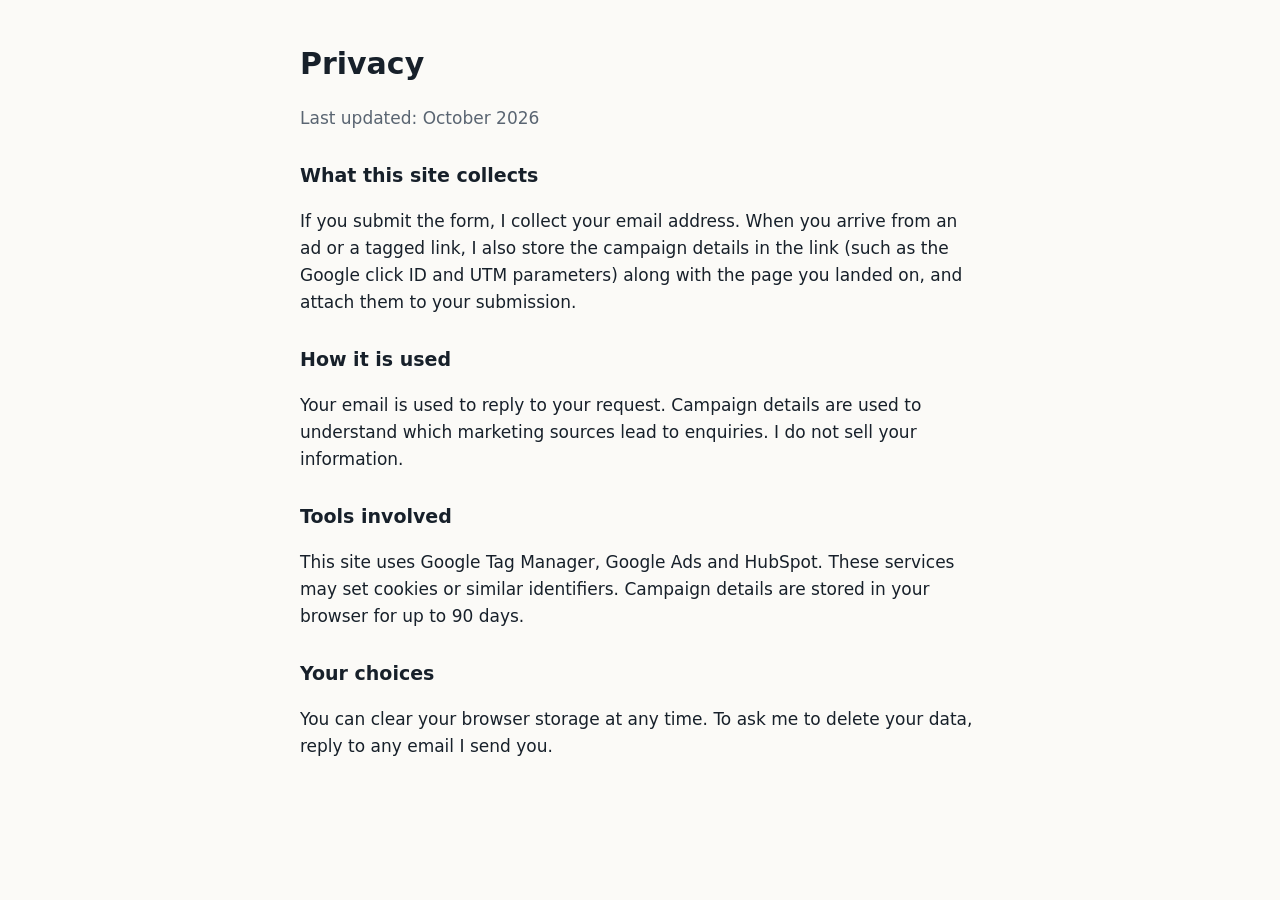
==== privacy.html @ b6514c3d "Add one-page audit landing page with click ID and UTM capture Co-Authored-By: Claude Sonnet 5.5 <nor" ====
<!doctype html>
<html lang="en">
<head>
<meta charset="utf-8">
<meta name="viewport" content="width=device-width, initial-scale=1">
<title>Privacy | Eno Fox</title>
<style>
  :root { --bg:#fbfaf7; --ink:#17202a; --muted:#5a6572; }
  @media (prefers-color-scheme: dark) { :root { --bg:#101418; --ink:#eef1f4; --muted:#9aa5b1; } }
  body { margin:0; background:var(--bg); color:var(--ink); font:17px/1.6 system-ui,-apple-system,"Segoe UI",Roboto,sans-serif; }
  .wrap { max-width:680px; margin:0 auto; padding:40px 20px 60px; }
  h1 { font-size:30px; margin:0 0 8px; }
  h2 { font-size:19px; margin:28px 0 8px; }
  p, li { color:var(--ink); }
  .muted { color:var(--muted); }
  a { color:inherit; }
</style>
</head>
<body>
<div class="wrap">
  <h1>Privacy</h1>
  <p class="muted">Last updated: October 2026</p>

  <h2>What this site collects</h2>
  <p>If you submit the form, I collect your email address. When you arrive from an ad or a tagged link, I also store the campaign details in the link (such as the Google click ID and UTM parameters) along with the page you landed on, and attach them to your submission.</p>

  <h2>How it is used</h2>
  <p>Your email is used to reply to your request. Campaign details are used to understand which marketing sources lead to enquiries. I do not sell your information.</p>

  <h2>Tools involved</h2>
  <p>This site uses Google Tag Manager, Google Ads and HubSpot. These services may set cookies or similar identifiers. Campaign details are stored in your browser for up to 90 days.</p>

  <h2>Your choices</h2>
  <p>You can clear your browser storage at any time. To ask me to delete your data, reply to any email I send you.</p>
</div>
</body>
</html>
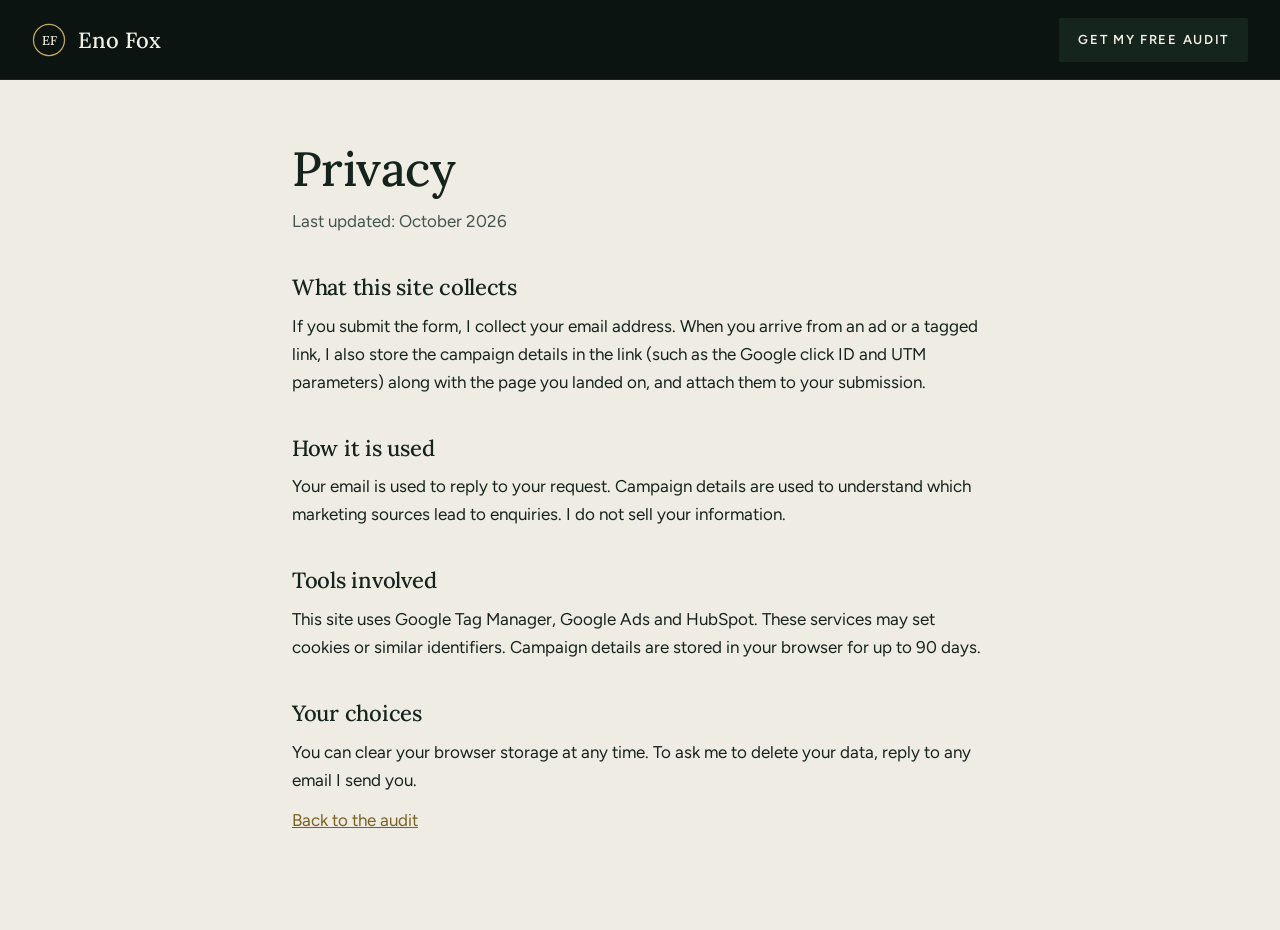
==== commit 61711bdd: "Rebuild landing page from Framer-style reference: new design, assets, SEO, Pages workflow Co-Authore" ====
--- a/privacy.html
+++ b/privacy.html
@@ -4,34 +4,44 @@
 <meta charset="utf-8">
 <meta name="viewport" content="width=device-width, initial-scale=1">
 <title>Privacy | Eno Fox</title>
-<style>
-  :root { --bg:#fbfaf7; --ink:#17202a; --muted:#5a6572; }
-  @media (prefers-color-scheme: dark) { :root { --bg:#101418; --ink:#eef1f4; --muted:#9aa5b1; } }
-  body { margin:0; background:var(--bg); color:var(--ink); font:17px/1.6 system-ui,-apple-system,"Segoe UI",Roboto,sans-serif; }
-  .wrap { max-width:680px; margin:0 auto; padding:40px 20px 60px; }
-  h1 { font-size:30px; margin:0 0 8px; }
-  h2 { font-size:19px; margin:28px 0 8px; }
-  p, li { color:var(--ink); }
-  .muted { color:var(--muted); }
-  a { color:inherit; }
-</style>
+<meta name="description" content="How enofox.co collects and uses your information.">
+<link rel="canonical" href="https://enofox.co/privacy.html">
+<meta name="theme-color" content="#0b1410">
+<link rel="icon" href="assets/img/favicon.svg" type="image/svg+xml">
+<link rel="preload" href="assets/fonts/lora-latin-wght-normal.woff2" as="font" type="font/woff2" crossorigin>
+<link rel="stylesheet" href="assets/css/styles.css">
 </head>
 <body>
-<div class="wrap">
-  <h1>Privacy</h1>
-  <p class="muted">Last updated: October 2026</p>
+<svg width="0" height="0" style="position:absolute" aria-hidden="true" focusable="false">
+  <symbol id="mark" viewBox="0 0 40 40">
+    <circle cx="20" cy="20" r="18.25" fill="none" stroke="#c4a65c" stroke-width="1.5"/>
+    <text x="20" y="25.4" text-anchor="middle" font-size="15" font-weight="500" fill="currentColor">EF</text>
+  </symbol>
+</svg>
+<header class="site-header">
+  <div class="container">
+    <a class="brand" href="./" aria-label="Eno Fox, home"><svg class="brand-mark" aria-hidden="true"><use href="#mark"/></svg><span>Eno Fox</span></a>
+    <a class="btn btn--ghost" href="./#audit">Get my free audit</a>
+  </div>
+</header>
+<main class="doc on-light">
+  <div class="container">
+    <h1>Privacy</h1>
+    <p class="muted">Last updated: October 2026</p>
 
-  <h2>What this site collects</h2>
-  <p>If you submit the form, I collect your email address. When you arrive from an ad or a tagged link, I also store the campaign details in the link (such as the Google click ID and UTM parameters) along with the page you landed on, and attach them to your submission.</p>
+    <h2>What this site collects</h2>
+    <p>If you submit the form, I collect your email address. When you arrive from an ad or a tagged link, I also store the campaign details in the link (such as the Google click ID and UTM parameters) along with the page you landed on, and attach them to your submission.</p>
 
-  <h2>How it is used</h2>
-  <p>Your email is used to reply to your request. Campaign details are used to understand which marketing sources lead to enquiries. I do not sell your information.</p>
+    <h2>How it is used</h2>
+    <p>Your email is used to reply to your request. Campaign details are used to understand which marketing sources lead to enquiries. I do not sell your information.</p>
 
-  <h2>Tools involved</h2>
-  <p>This site uses Google Tag Manager, Google Ads and HubSpot. These services may set cookies or similar identifiers. Campaign details are stored in your browser for up to 90 days.</p>
+    <h2>Tools involved</h2>
+    <p>This site uses Google Tag Manager, Google Ads and HubSpot. These services may set cookies or similar identifiers. Campaign details are stored in your browser for up to 90 days.</p>
 
-  <h2>Your choices</h2>
-  <p>You can clear your browser storage at any time. To ask me to delete your data, reply to any email I send you.</p>
-</div>
+    <h2>Your choices</h2>
+    <p>You can clear your browser storage at any time. To ask me to delete your data, reply to any email I send you.</p>
+    <p><a href="./">Back to the audit</a></p>
+  </div>
+</main>
 </body>
 </html>
--- a/assets/css/styles.css
+++ b/assets/css/styles.css
@@ -0,0 +1,302 @@
+/* ==========================================================================
+   Eno Fox | Free Google Ads audit
+   Design tokens, base, layout shell, components. Mobile first.
+   ========================================================================== */
+
+@font-face {
+  font-family: "Lora";
+  src: url("../fonts/lora-latin-wght-normal.woff2") format("woff2");
+  font-weight: 400 700;
+  font-style: normal;
+  font-display: swap;
+}
+@font-face {
+  font-family: "Figtree";
+  src: url("../fonts/figtree-latin-wght-normal.woff2") format("woff2");
+  font-weight: 300 900;
+  font-style: normal;
+  font-display: swap;
+}
+
+:root {
+  /* Color */
+  --ink-950: #0b1410;
+  --ink-900: #0f1a16;
+  --ink-800: #15251e;
+  --ink-700: #1f342b;
+  --cream: #efece3;
+  --sand: #e3e0d1;
+  --text-dark: #14231c;
+  --text-dark-muted: #44544c;
+  --text-light: #f3f0e6;
+  --text-light-muted: #aebbb4;
+  --gold: #a98b45;
+  --gold-hover: #bb9c52;
+  --gold-text: #c4a65c;      /* gold as text on dark (AA) */
+  --gold-ink: #7a6021;       /* gold as text on cream/sand (AA) */
+  --rule-light: rgba(20, 35, 28, 0.16);
+  --rule-dark: rgba(196, 166, 92, 0.28);
+
+  /* Type */
+  --font-serif: "Lora", Georgia, "Times New Roman", serif;
+  --font-sans: "Figtree", system-ui, -apple-system, "Segoe UI", Roboto, sans-serif;
+  --fs-body: 1.0625rem;
+  --fs-lead: clamp(1.0625rem, 1rem + 0.35vw, 1.3125rem);
+  --fs-h1: clamp(2.4rem, 1.55rem + 3.4vw, 4.25rem);
+  --fs-h2: clamp(1.9rem, 1.4rem + 1.9vw, 3.25rem);
+  --fs-h3: clamp(1.25rem, 1.15rem + 0.5vw, 1.625rem);
+  --fs-ui: 0.8125rem;
+
+  /* Layout */
+  --container: 1240px;
+  --gutter: 20px;
+  --section-y: clamp(72px, 9vw, 128px);
+  --header-h: 68px;
+  --radius: 2px;
+}
+
+@media (min-width: 768px) {
+  :root { --gutter: 32px; --header-h: 80px; }
+}
+
+*, *::before, *::after { box-sizing: border-box; }
+[hidden] { display: none !important; }
+html { -webkit-text-size-adjust: 100%; scroll-padding-top: calc(var(--header-h) + 16px); }
+@media (prefers-reduced-motion: no-preference) { html { scroll-behavior: smooth; } }
+
+body {
+  margin: 0;
+  background: var(--ink-950);
+  color: var(--text-light);
+  font: 400 var(--fs-body) / 1.65 var(--font-sans);
+  -webkit-font-smoothing: antialiased;
+  text-rendering: optimizeLegibility;
+}
+img { max-width: 100%; height: auto; display: block; }
+h1, h2, h3, p, blockquote, figure, ul { margin: 0; }
+ul { padding: 0; list-style: none; }
+a { color: inherit; }
+
+.container { width: 100%; max-width: calc(var(--container) + var(--gutter) * 2); margin-inline: auto; padding-inline: var(--gutter); }
+
+.sr-only {
+  position: absolute !important; width: 1px; height: 1px; margin: -1px; padding: 0;
+  overflow: hidden; clip: rect(0 0 0 0); white-space: nowrap; border: 0;
+}
+.skip {
+  position: absolute; left: 12px; top: -60px; z-index: 100; padding: 10px 16px;
+  background: var(--gold); color: var(--ink-950); font-weight: 600; border-radius: var(--radius);
+}
+.skip:focus { top: 12px; }
+
+:focus-visible { outline: 3px solid var(--gold-text); outline-offset: 3px; }
+.on-light :focus-visible { outline-color: var(--gold-ink); }
+
+/* Headings: serif carries the personality */
+h1, h2, h3 { font-family: var(--font-serif); font-weight: 500; letter-spacing: -0.012em; text-wrap: balance; }
+h1 { font-size: var(--fs-h1); line-height: 1.06; }
+h2 { font-size: var(--fs-h2); line-height: 1.12; }
+h3 { font-size: var(--fs-h3); line-height: 1.25; }
+p { text-wrap: pretty; }
+
+/* ---------- Buttons ---------- */
+.btn {
+  display: inline-flex; align-items: center; justify-content: center; gap: 10px;
+  min-height: 52px; padding: 0 28px;
+  font: 600 var(--fs-ui) / 1 var(--font-sans); letter-spacing: 0.13em; text-transform: uppercase;
+  text-decoration: none; cursor: pointer; border: 1px solid transparent; border-radius: var(--radius);
+  transition: background-color .2s ease, color .2s ease, border-color .2s ease;
+}
+.btn svg { width: 14px; height: 14px; flex: none; transition: transform .2s ease; }
+.btn:hover svg { transform: translateX(3px); }
+.btn--gold { background: var(--gold); color: var(--ink-950); }
+.btn--gold:hover { background: var(--gold-hover); }
+.btn--outline { color: var(--gold-ink); border-color: var(--gold-ink); background: transparent; }
+.btn--outline:hover { background: var(--gold-ink); color: var(--cream); }
+.btn--ghost { color: var(--text-light); background: var(--ink-800); border-color: transparent; min-height: 44px; padding: 0 18px; }
+.btn--ghost:hover { background: var(--ink-700); }
+
+/* ---------- Header ---------- */
+.site-header {
+  position: sticky; top: 0; z-index: 50; height: var(--header-h);
+  background: var(--ink-950); border-bottom: 1px solid rgba(196, 166, 92, 0.12);
+  transition: background-color .25s ease, border-color .25s ease;
+}
+.site-header.is-scrolled {
+  background: rgba(11, 20, 16, 0.8);
+  -webkit-backdrop-filter: saturate(140%) blur(14px); backdrop-filter: saturate(140%) blur(14px);
+  border-bottom-color: var(--rule-dark);
+}
+.site-header .container { height: 100%; display: flex; align-items: center; justify-content: space-between; gap: 16px; }
+.brand { display: inline-flex; align-items: center; gap: 12px; text-decoration: none; font: 500 1.375rem / 1 var(--font-serif); color: var(--text-light); }
+.brand svg { width: 34px; height: 34px; flex: none; }
+.brand-mark text { font-family: var(--font-serif); }
+@media (max-width: 420px) { .site-header .btn { padding: 0 14px; letter-spacing: 0.1em; } .brand { font-size: 1.2rem; } }
+
+/* ---------- Hero ---------- */
+.hero { position: relative; background: var(--ink-900); overflow: hidden; isolation: isolate; }
+.hero__media { display: none; }
+.hero__inner { position: relative; padding-block: clamp(48px, 8vw, 104px) clamp(48px, 7vw, 96px); display: grid; gap: clamp(40px, 6vw, 80px); }
+.eyebrow { font: 600 0.78rem / 1.4 var(--font-sans); letter-spacing: 0.15em; text-transform: uppercase; color: var(--text-light-muted); margin-bottom: 22px; }
+.hero h1 { color: var(--text-light); max-width: 20ch; }
+.hero h1 .gold { display: block; color: var(--gold-text); }
+.hero__sub { margin-top: 24px; max-width: 34rem; font-size: var(--fs-lead); line-height: 1.55; color: #e4e1d6; }
+.hero__form { margin-top: 32px; max-width: 34rem; }
+.fine { margin-top: 14px; font-size: 0.9375rem; color: var(--text-light-muted); line-height: 1.5; }
+
+.principle { max-width: 40rem; padding: 6px 0 6px 28px; border-left: 1px solid var(--gold); }
+.principle p { font: 400 clamp(1.2rem, 1.05rem + 0.7vw, 1.65rem) / 1.45 var(--font-serif); color: var(--text-light); }
+
+@media (min-width: 960px) {
+  .hero { min-height: min(880px, calc(100svh - var(--header-h))); display: flex; }
+  .hero__inner { flex: 1; align-content: space-between; }
+  .hero__copy { max-width: 700px; }
+  .hero__media {
+    display: block; position: absolute; z-index: -1; top: 0; right: 0; bottom: 0; width: 54%;
+    background: var(--ink-900) url("../img/portrait-1100.webp") right top / auto 104% no-repeat;
+  }
+  .hero__media::after {
+    content: ""; position: absolute; inset: 0;
+    background:
+      linear-gradient(90deg, var(--ink-900) 0%, var(--ink-900) 24%, rgba(15, 26, 22, 0.55) 42%, rgba(15, 26, 22, 0) 72%),
+      linear-gradient(0deg, var(--ink-900) 0%, rgba(15, 26, 22, 0) 30%),
+      linear-gradient(180deg, rgba(15, 26, 22, 0.35) 0%, rgba(15, 26, 22, 0) 20%);
+  }
+}
+
+/* ---------- HubSpot form skin ---------- */
+.hsform { min-height: 116px; }
+@media (min-width: 560px) { .hsform { min-height: 52px; } }
+.hsform .hs-form { margin: 0; display: flex; flex-wrap: wrap; gap: 12px; align-items: flex-start; }
+.hsform fieldset { flex: 1 1 260px; max-width: none !important; margin: 0; padding: 0; border: 0; min-width: 0; }
+.hsform .hs-form-field { margin: 0 !important; float: none !important; width: 100% !important; }
+.hsform .hs-form-field > label {
+  position: absolute; width: 1px; height: 1px; margin: -1px; overflow: hidden; clip: rect(0 0 0 0); white-space: nowrap;
+}
+.hsform .input { margin: 0 !important; }
+.hsform input[type="email"], .hsform input[type="text"] {
+  width: 100% !important; min-height: 52px; padding: 0 16px; font: 400 1.0625rem var(--font-sans);
+  color: var(--text-light); background: rgba(243, 240, 230, 0.06);
+  border: 1px solid rgba(243, 240, 230, 0.34); border-radius: var(--radius);
+}
+.hsform input::placeholder { color: #98a79f; }
+.hsform input:focus-visible { outline: 3px solid var(--gold-text); outline-offset: 2px; border-color: var(--gold-text); }
+.hsform .hs_submit { flex: 0 0 auto; margin: 0; }
+.hsform .actions { margin: 0 !important; padding: 0 !important; }
+.hsform .hs-button, .hsform input[type="submit"] {
+  min-height: 52px; padding: 0 28px; cursor: pointer; border: 0; border-radius: var(--radius);
+  font: 600 var(--fs-ui) / 1 var(--font-sans); letter-spacing: 0.13em; text-transform: uppercase;
+  background: var(--gold); color: var(--ink-950); transition: background-color .2s ease; white-space: normal;
+}
+.hsform .hs-button:hover { background: var(--gold-hover); }
+.hsform .hs-error-msgs { list-style: none; margin: 8px 0 0; padding: 0; }
+.hsform .hs-error-msg, .hsform .hs-error-msgs label { color: #ffb4a6; font-size: 0.9375rem; position: static; width: auto; height: auto; margin: 0; clip: auto; white-space: normal; }
+.hsform .submitted-message { font: 400 1.25rem / 1.5 var(--font-serif); color: var(--text-light); }
+.hsform .legal-consent-container, .hsform .hs-richtext { font-size: 0.8125rem; color: var(--text-light-muted); flex-basis: 100%; }
+.hsform-note { color: var(--text-light-muted); font-size: 0.9375rem; }
+@media (max-width: 559px) { .hsform .hs_submit, .hsform .hs-button { width: 100%; } }
+
+/* ---------- Sections ---------- */
+.section { padding-block: var(--section-y); }
+.section--cream { background: var(--cream); color: var(--text-dark); }
+.section--sand { background: var(--sand); color: var(--text-dark); }
+.section--dark { background: var(--ink-900); color: var(--text-light); }
+.section-head { max-width: 46rem; margin-inline: auto; text-align: center; }
+.section-head p { margin-top: 18px; font-size: var(--fs-lead); color: var(--text-dark-muted); }
+.section--dark .section-head p { color: var(--text-light-muted); }
+
+.mark { width: 64px; height: 64px; margin: 0 auto 28px; }
+
+/* Bordered grid (hairlines drawn by gap on a ruled background) */
+.cells { display: grid; gap: 1px; margin-top: clamp(40px, 5vw, 64px); background: var(--rule-light); border: 1px solid var(--rule-light); }
+.section--dark .cells { background: var(--rule-dark); border-color: var(--rule-dark); }
+.cell { padding: 32px 28px 36px; background: var(--cream); }
+.section--sand .cell { background: var(--sand); }
+.section--dark .cell { background: var(--ink-900); }
+.cell h3 { margin: 20px 0 12px; }
+.cell p { color: var(--text-dark-muted); max-width: 32ch; }
+.section--dark .cell p { color: var(--text-light-muted); }
+.cell svg { width: 30px; height: 30px; fill: none; stroke: var(--gold-ink); stroke-width: 1.5; stroke-linecap: round; stroke-linejoin: round; }
+@media (min-width: 640px) { .cells--2 { grid-template-columns: repeat(2, 1fr); } .cells--3 { grid-template-columns: repeat(2, 1fr); } }
+@media (min-width: 960px) { .cells--3 { grid-template-columns: repeat(3, 1fr); } .cell { padding: 40px 36px 44px; } }
+.cta-row { margin-top: clamp(36px, 5vw, 56px); text-align: center; }
+
+/* Steps (a real sequence, so numerals earn their place) */
+.steps { counter-reset: step; }
+.step { counter-increment: step; }
+.step::before {
+  content: counter(step, upper-roman); display: block; font: 400 1.25rem / 1 var(--font-serif); color: var(--gold-ink);
+}
+.step h3 { margin: 18px 0 12px; }
+.step p { color: var(--text-dark-muted); max-width: 34ch; }
+.assurance { margin-top: clamp(28px, 4vw, 44px); text-align: center; color: var(--text-dark-muted); font-weight: 500; }
+
+/* About + media */
+.about { display: grid; gap: 40px; align-items: center; }
+.about h2 { max-width: 16ch; }
+.about__text p { margin-top: 20px; font-size: var(--fs-lead); color: var(--text-light-muted); max-width: 34rem; }
+.about__text p:first-of-type { color: var(--text-light); }
+.portrait { max-width: 420px; border: 1px solid var(--rule-dark); padding: 10px; background: var(--ink-800); }
+.portrait img { width: 100%; aspect-ratio: 4 / 5; object-fit: cover; object-position: 50% 30%; }
+@media (min-width: 960px) {
+  .about { grid-template-columns: 1fr 1fr; gap: 80px; }
+  .portrait--mobile { display: none; }
+}
+.video { position: relative; display: block; width: 100%; padding: 0; border: 1px solid var(--rule-dark); background: var(--ink-800); cursor: pointer; aspect-ratio: 16 / 9; overflow: hidden; }
+.video img, .video iframe { position: absolute; inset: 0; width: 100%; height: 100%; object-fit: cover; border: 0; }
+.video__play {
+  position: absolute; left: 50%; top: 50%; width: 76px; height: 76px; margin: -38px 0 0 -38px; border-radius: 50%;
+  background: var(--gold); display: grid; place-items: center; transition: transform .2s ease, background-color .2s ease;
+}
+.video__play svg { width: 28px; height: 28px; margin-left: 4px; fill: var(--ink-950); }
+.video:hover .video__play { transform: scale(1.06); background: var(--gold-hover); }
+
+/* FAQ */
+.faq { max-width: 820px; }
+.faq h2 { text-align: center; margin-bottom: clamp(28px, 4vw, 48px); }
+.faq details { border-top: 1px solid var(--rule-light); }
+.faq details:last-child { border-bottom: 1px solid var(--rule-light); }
+.faq summary {
+  list-style: none; cursor: pointer; display: flex; justify-content: space-between; align-items: center; gap: 20px;
+  padding: 22px 0; font: 500 var(--fs-h3) / 1.3 var(--font-serif); min-height: 48px;
+}
+.faq summary::-webkit-details-marker { display: none; }
+.faq summary::after { content: "+"; flex: none; font: 300 1.75rem / 1 var(--font-sans); color: var(--gold-ink); transition: transform .2s ease; }
+.faq details[open] summary::after { transform: rotate(45deg); }
+.faq details p { padding: 0 48px 24px 0; color: var(--text-dark-muted); max-width: 60ch; }
+
+/* Closing CTA */
+.closing { text-align: center; }
+.closing .section-head { margin-bottom: 36px; }
+.closing .hero__form { margin-inline: auto; text-align: left; }
+.closing .fine { text-align: center; }
+
+/* Footer */
+.site-footer { background: var(--ink-950); color: var(--text-light-muted); padding-block: 56px 40px; }
+.site-footer .container { display: grid; gap: 28px; }
+.footer__top { display: flex; flex-direction: column; gap: 10px; }
+.footer__top .brand { font-size: 1.5rem; }
+.footer__bottom { display: flex; flex-wrap: wrap; gap: 12px 28px; justify-content: space-between; padding-top: 24px; border-top: 1px solid var(--rule-dark); font-size: 0.9375rem; }
+.site-footer a { color: var(--text-light); text-underline-offset: 3px; }
+
+/* ---------- Motion: one orchestrated hero entrance, nothing else ---------- */
+@keyframes rise { from { opacity: 0; transform: translateY(14px); } to { opacity: 1; transform: none; } }
+@media (prefers-reduced-motion: no-preference) {
+  .hero__copy > * { animation: rise .65s cubic-bezier(.2, .7, .2, 1) backwards; }
+  .hero__copy > :nth-child(2) { animation-delay: .07s; }
+  .hero__copy > :nth-child(3) { animation-delay: .14s; }
+  .hero__copy > :nth-child(4) { animation-delay: .21s; }
+  .hero__copy > :nth-child(5) { animation-delay: .28s; }
+}
+@media (prefers-reduced-motion: reduce) {
+  *, *::before, *::after { transition-duration: 0.01ms !important; animation: none !important; }
+}
+
+/* ---------- Document pages (privacy) ---------- */
+.doc { background: var(--cream); color: var(--text-dark); }
+.doc .container { max-width: 760px; padding-block: 64px 96px; }
+.doc h1 { font-size: clamp(2rem, 1.5rem + 2vw, 3rem); margin-bottom: 8px; }
+.doc h2 { font-size: 1.375rem; margin: 40px 0 10px; }
+.doc p { margin-top: 12px; color: var(--text-dark); }
+.doc .muted { color: var(--text-dark-muted); }
+.doc a { color: var(--gold-ink); }
